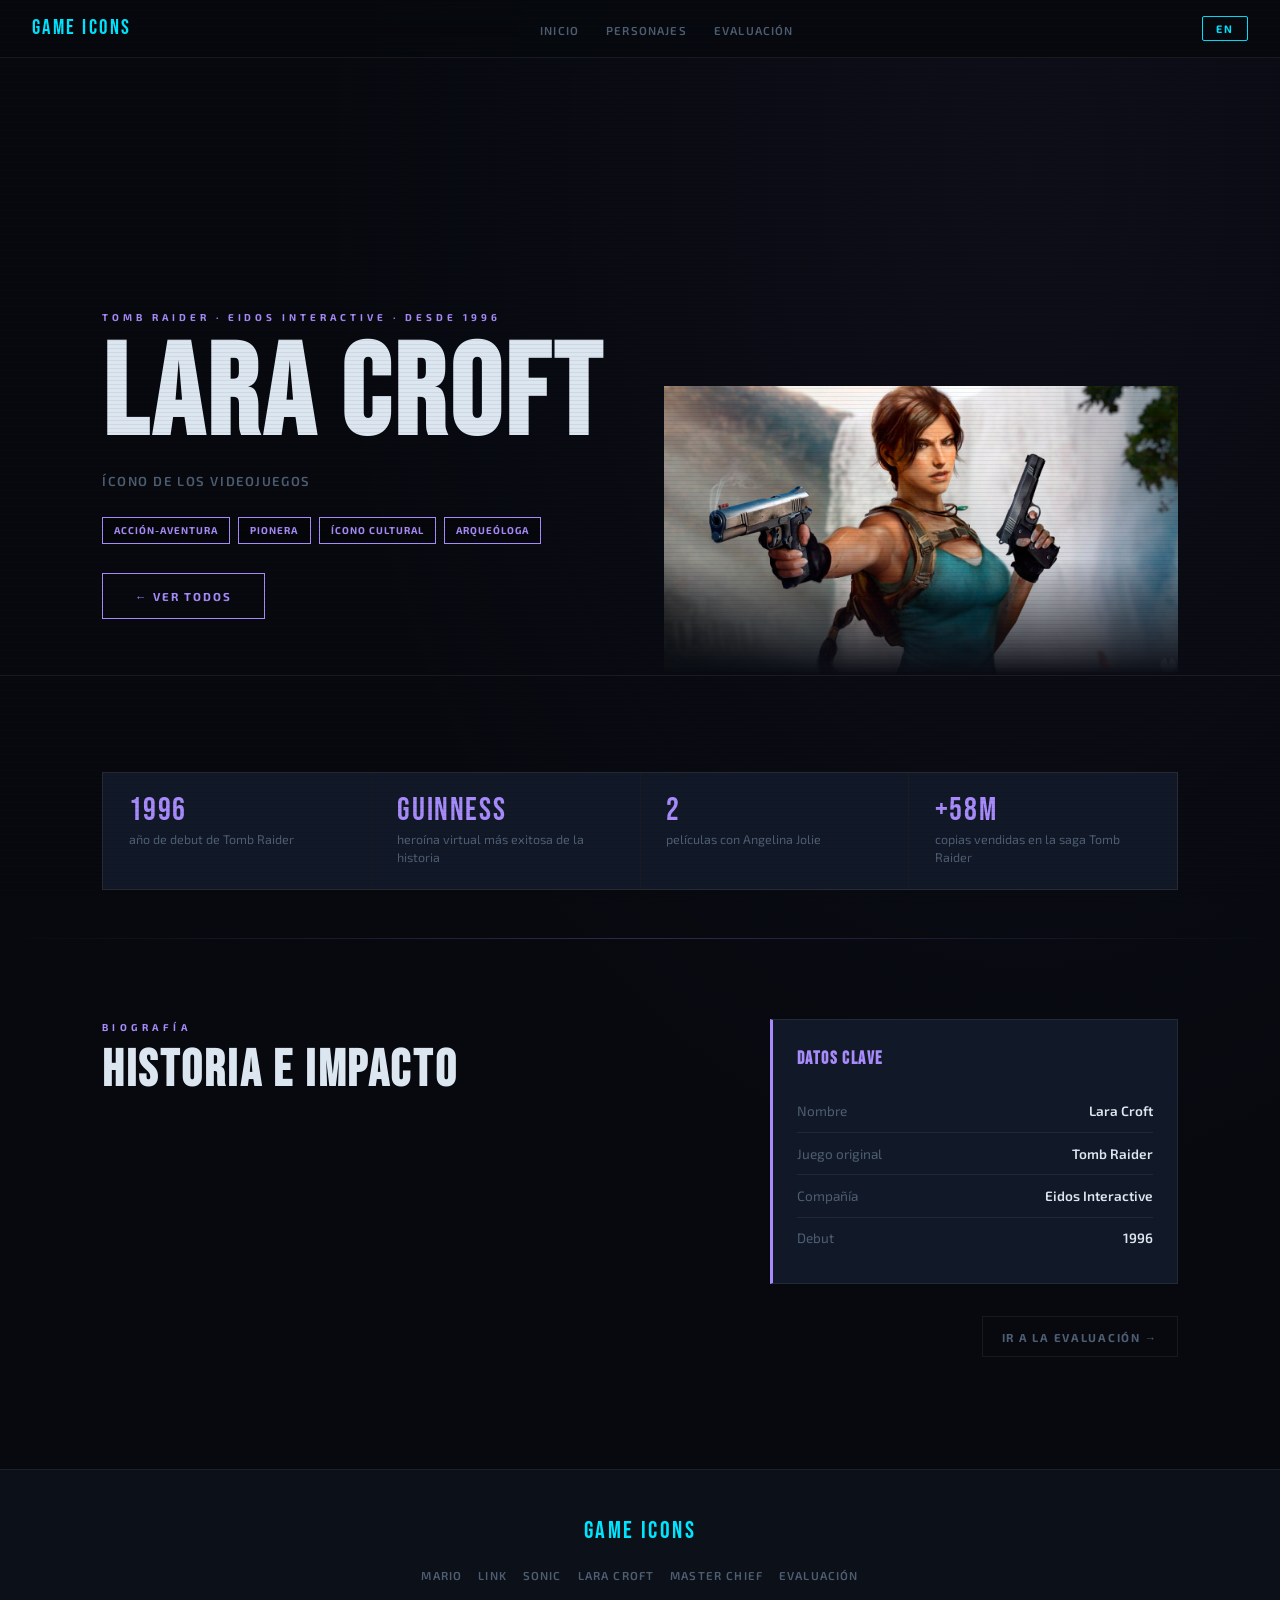
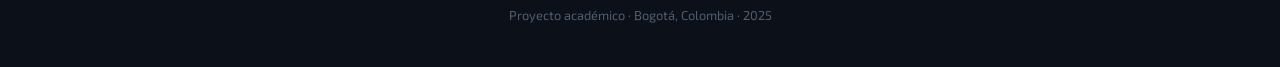
==== lara.html @ 9f88ae1f "Add files via upload" ====
<!DOCTYPE html>
<html lang="es">
<head>
  <meta charset="UTF-8"/>
  <meta name="viewport" content="width=device-width, initial-scale=1.0"/>
  <title>Lara Croft — Íconos de los Videojuegos</title>
  <link rel="stylesheet" href="style.css"/>
  <style>
    :root { --char-color: #a78bfa; --char-color2: #ec4899; }

    /* HERO */
    .char-hero {
      min-height: 75vh;
      display: grid;
      grid-template-columns: 1fr 1fr;
      align-items: end;
      padding: 7rem 2rem 0;
      max-width: 1140px;
      margin: 0 auto;
      gap: 3rem;
      position: relative;
    }
    @media(max-width:768px){ .char-hero { grid-template-columns:1fr; align-items:start; padding-top:5.5rem; } }

    .char-hero-text { padding-bottom: 3rem; }
    .char-hero-text .eyebrow {
      font-size: 0.62rem; font-weight:700; letter-spacing:0.4em;
      text-transform:uppercase; color: var(--char-color);
      margin-bottom: 0.75rem;
    }
    .char-hero-text h1 {
      font-family: 'Bebas Neue', sans-serif;
      font-size: clamp(4rem, 10vw, 8rem);
      letter-spacing: 0.03em; line-height: 0.9;
      margin-bottom: 1rem;
      animation: fadeup 0.9s ease both;
    }
    .char-hero-text .subtitle {
      font-size: 0.82rem; font-weight:600; letter-spacing:0.12em;
      text-transform:uppercase; color: var(--muted);
      margin-bottom: 1.5rem;
    }
    .char-tags { display:flex; flex-wrap:wrap; gap:0.5rem; margin-bottom:1.8rem; }
    .char-tag {
      font-size: 0.62rem; font-weight:700; letter-spacing:0.1em;
      text-transform:uppercase; padding: 0.25rem 0.7rem;
      border: 1px solid var(--char-color);
      color: var(--char-color);
      background: rgba(0,0,0,0.3);
    }
    .char-hero-img {
      align-self: end;
      position: relative;
    }
    .char-hero-img img {
      width: 100%;
      max-height: 60vh;
      object-fit: cover;
      object-position: top;
      display: block;
      mask-image: linear-gradient(to bottom, black 60%, transparent 100%);
      -webkit-mask-image: linear-gradient(to bottom, black 60%, transparent 100%);
    }
    @media(max-width:768px){ .char-hero-img { max-height:300px; } }

    /* GLOW bg */
    body { background: radial-gradient(ellipse at 80% 10%, #a78bfa0a 0%, transparent 50%), var(--bg); }

    /* FACTS ROW */
    .facts-row {
      display: grid;
      grid-template-columns: repeat(auto-fit, minmax(160px, 1fr));
      gap: 1px;
      background: var(--border);
      border: 1px solid var(--border);
      margin-top: 3rem;
    }
    .fact-box {
      background: var(--card);
      padding: 1.4rem 1.6rem;
    }
    .fact-num {
      font-family: 'Bebas Neue', sans-serif;
      font-size: 2rem; letter-spacing:0.05em;
      color: var(--char-color); line-height:1;
    }
    .fact-label { font-size:0.78rem; color:var(--muted); margin-top:0.25rem; line-height:1.4; }

    /* BIO SECTION */
    .bio-grid {
      display: grid;
      grid-template-columns: 3fr 2fr;
      gap: 3.5rem;
      align-items: start;
    }
    @media(max-width:768px){ .bio-grid { grid-template-columns:1fr; } }
    .bio-text p + p { margin-top: 1rem; }

    .side-card {
      background: var(--card);
      border: 1px solid var(--border);
      border-left: 3px solid var(--char-color);
      padding: 1.5rem;
      position: sticky; top: 80px;
    }
    .side-card h3 {
      font-family: 'Bebas Neue', sans-serif;
      font-size: 1.1rem; letter-spacing:0.08em;
      color: var(--char-color); margin-bottom: 1rem;
    }
    .side-row {
      display:flex; justify-content:space-between;
      padding: 0.55rem 0;
      border-bottom: 1px solid var(--border);
      font-size: 0.85rem;
    }
    .side-row:last-child { border-bottom: none; }
    .side-row span:first-child { color: var(--muted); }
    .side-row span:last-child { font-weight:600; text-align:right; }

    /* NAV BETWEEN CHARS */
    .char-nav {
      display: flex;
      justify-content: space-between;
      gap: 1rem;
      padding: 2rem 0;
    }
    .char-nav a {
      font-size: 0.72rem; font-weight:700; letter-spacing:0.15em;
      text-transform:uppercase; color: var(--muted);
      text-decoration:none; padding:0.6rem 1.2rem;
      border: 1px solid var(--border);
      transition: all 0.25s;
    }
    .char-nav a:hover { color: var(--char-color); border-color: var(--char-color); }
  </style>
</head>
<body>

<nav>
  <a class="nav-logo" href="index.html">GAME ICONS</a>
  <ul class="nav-links">
    <li><a href="index.html" data-es="Inicio" data-en="Home">Inicio</a></li>
    <li><a href="index.html#personajes" data-es="Personajes" data-en="Characters">Personajes</a></li>
    <li><a href="quiz.html" data-es="Evaluación" data-en="Quiz">Evaluación</a></li>
  </ul>
  <div class="nav-right"><button id="lang-btn">EN</button></div>
</nav>

<!-- HERO -->
<div style="position:relative; overflow:hidden; border-bottom: 1px solid var(--border);">
  <div class="char-hero">
    <div class="char-hero-text">
      <div class="eyebrow" data-es="Tomb Raider · Eidos Interactive · Desde 1996" data-en="Tomb Raider · Eidos Interactive · Since 1996">Tomb Raider · Eidos Interactive · Desde 1996</div>
      <h1>Lara Croft</h1>
      <div class="subtitle" data-es="Ícono de los Videojuegos" data-en="Video Game Icon">Ícono de los Videojuegos</div>
      <div class="char-tags">
        <span class="char-tag" data-es="ACCIÓN-AVENTURA" data-en="ACTION-ADVENTURE">ACCIÓN-AVENTURA</span><span class="char-tag" data-es="PIONERA" data-en="PIONEER">PIONERA</span><span class="char-tag" data-es="ÍCONO CULTURAL" data-en="CULTURAL ICON">ÍCONO CULTURAL</span><span class="char-tag" data-es="ARQUEÓLOGA" data-en="ARCHAEOLOGIST">ARQUEÓLOGA</span>
      </div>
      <a href="index.html#personajes" class="btn" data-es="← VER TODOS" data-en="← SEE ALL">← VER TODOS</a>
    </div>
    <div class="char-hero-img">
      <img src="lara.jpg" alt="Lara Croft"/>
    </div>
  </div>
</div>

<!-- FACTS -->
<div class="wrap" style="padding-top:3rem; padding-bottom:0;">
  <div class="facts-row reveal">
    <div class="fact-box"><div class="fact-num">1996</div><div class="fact-label" data-es="año de debut de Tomb Raider" data-en="Tomb Raider debut year">año de debut de Tomb Raider</div></div>
<div class="fact-box"><div class="fact-num">Guinness</div><div class="fact-label" data-es="heroína virtual más exitosa de la historia" data-en="most successful virtual heroine in history">heroína virtual más exitosa de la historia</div></div>
<div class="fact-box"><div class="fact-num">2</div><div class="fact-label" data-es="películas con Angelina Jolie" data-en="movies with Angelina Jolie">películas con Angelina Jolie</div></div>
<div class="fact-box"><div class="fact-num">+58M</div><div class="fact-label" data-es="copias vendidas en la saga Tomb Raider" data-en="copies sold in the Tomb Raider saga">copias vendidas en la saga Tomb Raider</div></div>

  </div>
</div>

<div class="divider" style="margin-top:3rem;"></div>

<!-- BIO -->
<section class="wrap">
  <div class="bio-grid">
    <div class="bio-text reveal">
      <div class="label" data-es="Biografía" data-en="Biography">Biografía</div>
      <h2 class="section-title" data-es="Historia e impacto" data-en="History & impact">Historia e impacto</h2>
      <div data-es="<p class="body-text">Lara Croft es mucho más que un personaje de videojuego: es un ícono cultural que transformó la industria al demostrar que una protagonista femenina podía ser tan poderosa e inspiradora como cualquier héroe masculino. Creada por el equipo de Core Design y lanzada en 1996, Lara es una arqueóloga británica de familia noble que abandona sus privilegios para explorar tumbas antiguas y enfrentarse a peligros en los rincones más remotos del mundo.</p>
<p class="body-text">Su primer juego revolucionó la acción en tercera persona y la narrativa cinematográfica en los videojuegos, estableciendo un estándar que influyó en toda la industria. Lara Croft se convirtió en el primer personaje de videojuego en aparecer en la portada de revistas de moda internacionales.</p>
<p class="body-text">Fue incluida en el Libro Guinness de los Récords como la heroína virtual más exitosa de la historia. Dos películas protagonizadas por Angelina Jolie y una trilogía reimaginada en el siglo XXI con Alicia Vikander reafirman su vigencia como ícono atemporal del entretenimiento global.</p>" data-en="<p class="body-text">Lara Croft is much more than a video game character: she is a cultural icon who transformed the industry by proving that a female protagonist could be as powerful and inspiring as any male hero. Created by the Core Design team and released in 1996, Lara is a British archaeologist from a noble family who abandons her privileges to explore ancient tombs and face dangers in the most remote corners of the world.</p>
<p class="body-text">Her first game revolutionized third-person action and cinematic storytelling in video games, setting a standard that influenced the entire industry. Lara Croft became the first video game character to appear on the cover of international fashion magazines.</p>
<p class="body-text">She was included in the Guinness Book of World Records as the most successful virtual heroine in history. Two films starring Angelina Jolie and a reimagined trilogy with Alicia Vikander reaffirm her status as a timeless icon of global entertainment.</p>">
        <p class="body-text">Lara Croft es mucho más que un personaje de videojuego: es un ícono cultural que transformó la industria al demostrar que una protagonista femenina podía ser tan poderosa e inspiradora como cualquier héroe masculino. Creada por el equipo de Core Design y lanzada en 1996, Lara es una arqueóloga británica de familia noble que abandona sus privilegios para explorar tumbas antiguas y enfrentarse a peligros en los rincones más remotos del mundo.</p>
<p class="body-text">Su primer juego revolucionó la acción en tercera persona y la narrativa cinematográfica en los videojuegos, estableciendo un estándar que influyó en toda la industria. Lara Croft se convirtió en el primer personaje de videojuego en aparecer en la portada de revistas de moda internacionales.</p>
<p class="body-text">Fue incluida en el Libro Guinness de los Récords como la heroína virtual más exitosa de la historia. Dos películas protagonizadas por Angelina Jolie y una trilogía reimaginada en el siglo XXI con Alicia Vikander reafirman su vigencia como ícono atemporal del entretenimiento global.</p>
      </div>
    </div>
    <div class="reveal">
      <div class="side-card">
        <h3 data-es="Datos clave" data-en="Key facts">Datos clave</h3>
        <div class="side-row"><span data-es="Nombre" data-en="Name">Nombre</span><span>Lara Croft</span></div>
        <div class="side-row"><span data-es="Juego original" data-en="Original game">Juego original</span><span>Tomb Raider</span></div>
        <div class="side-row"><span data-es="Compañía" data-en="Company">Compañía</span><span>Eidos Interactive</span></div>
        <div class="side-row"><span data-es="Debut" data-en="Debut">Debut</span><span>1996</span></div>
      </div>
    </div>
  </div>

  <!-- NAV BETWEEN CHARS -->
  <div class="char-nav">
    <div></div>
    <a href="quiz.html" data-es="IR A LA EVALUACIÓN →" data-en="GO TO QUIZ →">IR A LA EVALUACIÓN →</a>
  </div>
</section>

<footer>
  <div class="footer-logo">GAME ICONS</div>
  <ul class="footer-nav">
    <li><a href="mario.html">Mario</a></li>
    <li><a href="link.html">Link</a></li>
    <li><a href="sonic.html">Sonic</a></li>
    <li><a href="lara.html">Lara Croft</a></li>
    <li><a href="master.html">Master Chief</a></li>
    <li><a href="quiz.html" data-es="Evaluación" data-en="Quiz">Evaluación</a></li>
  </ul>
  <p data-es="Proyecto académico · Bogotá, Colombia · 2025" data-en="Academic project · Bogotá, Colombia · 2025">Proyecto académico · Bogotá, Colombia · 2025</p>
</footer>

<script src="lang.js"></script>
<script>
  const obs = new IntersectionObserver(e => e.forEach(x=>{if(x.isIntersecting){x.target.classList.add('in');obs.unobserve(x.target);}})  ,{threshold:0.08});
  document.querySelectorAll('.reveal').forEach(el => obs.observe(el));
</script>
</body>
</html>
---- style.css ----
/* ═══════════════════════════════════════════
   ÍCONOS DE LOS VIDEOJUEGOS — shared styles
   ═══════════════════════════════════════════ */

@import url('https://fonts.googleapis.com/css2?family=Bebas+Neue&family=Exo+2:wght@300;400;600;700&display=swap');

:root {
  --bg:      #07090f;
  --surface: #0c1018;
  --card:    #111827;
  --border:  rgba(255,255,255,0.07);
  --accent:  #00e5ff;
  --accent2: #ff3d6b;
  --text:    #dce6f0;
  --muted:   #4e5e72;

  /* per-character accent overrides (set on <body> via class) */
  --char-color: #00e5ff;
  --char-color2: #ff3d6b;
}

/* RESET */
*, *::before, *::after { box-sizing: border-box; margin: 0; padding: 0; }
html { scroll-behavior: smooth; }
body {
  background: var(--bg);
  color: var(--text);
  font-family: 'Exo 2', sans-serif;
  font-size: 1rem;
  line-height: 1.75;
  overflow-x: hidden;
}

/* scanlines */
body::after {
  content: '';
  position: fixed; inset: 0;
  background: repeating-linear-gradient(0deg, transparent, transparent 3px, rgba(0,0,0,0.06) 3px, rgba(0,0,0,0.06) 4px);
  pointer-events: none;
  z-index: 9999;
}

/* ── NAV ── */
nav {
  position: fixed; top: 0; left: 0; right: 0;
  z-index: 800;
  height: 58px;
  background: rgba(7,9,15,0.9);
  backdrop-filter: blur(16px);
  border-bottom: 1px solid var(--border);
  display: flex;
  align-items: center;
  justify-content: space-between;
  padding: 0 2rem;
}
.nav-logo {
  font-family: 'Bebas Neue', sans-serif;
  font-size: 1.3rem;
  letter-spacing: 0.12em;
  color: var(--accent);
  text-decoration: none;
  transition: opacity 0.2s;
}
.nav-logo:hover { opacity: 0.75; }
.nav-links {
  display: flex; gap: 0.2rem;
  list-style: none;
}
.nav-links a {
  font-family: 'Exo 2', sans-serif;
  font-size: 0.72rem;
  font-weight: 600;
  letter-spacing: 0.1em;
  text-transform: uppercase;
  color: var(--muted);
  text-decoration: none;
  padding: 0.35rem 0.75rem;
  border-radius: 2px;
  transition: color 0.25s, background 0.25s;
}
.nav-links a:hover,
.nav-links a.active { color: var(--accent); background: rgba(0,229,255,0.07); }
.nav-right { display: flex; align-items: center; gap: 0.75rem; }
#lang-btn {
  font-family: 'Exo 2', sans-serif;
  font-size: 0.68rem;
  font-weight: 700;
  letter-spacing: 0.15em;
  padding: 0.3rem 0.85rem;
  background: transparent;
  border: 1px solid var(--accent);
  color: var(--accent);
  cursor: pointer;
  border-radius: 2px;
  transition: all 0.25s;
}
#lang-btn:hover { background: var(--accent); color: var(--bg); }
@media(max-width:680px){ .nav-links { display:none; } }

/* ── DIVIDER ── */
.divider {
  height: 1px;
  background: linear-gradient(90deg, transparent, var(--char-color), transparent);
  opacity: 0.25;
  margin: 0;
}

/* ── LAYOUT ── */
.wrap { max-width: 1140px; margin: 0 auto; padding: 5rem 2rem; }
.wrap-sm { max-width: 820px; margin: 0 auto; padding: 4rem 2rem; }

/* ── LABELS & TITLES ── */
.label {
  font-family: 'Exo 2', sans-serif;
  font-size: 0.62rem;
  font-weight: 700;
  letter-spacing: 0.45em;
  text-transform: uppercase;
  color: var(--char-color);
  margin-bottom: 0.5rem;
}
h2.section-title {
  font-family: 'Bebas Neue', sans-serif;
  font-size: clamp(2rem, 5vw, 3.2rem);
  letter-spacing: 0.05em;
  line-height: 1.05;
  margin-bottom: 1.2rem;
}
.body-text {
  color: #7d90a8;
  line-height: 1.85;
  font-size: 1rem;
}

/* ── BUTTONS ── */
.btn {
  display: inline-block;
  font-family: 'Exo 2', sans-serif;
  font-size: 0.72rem;
  font-weight: 700;
  letter-spacing: 0.18em;
  text-transform: uppercase;
  padding: 0.75rem 2rem;
  text-decoration: none;
  border: 1px solid var(--char-color);
  color: var(--char-color);
  background: transparent;
  cursor: pointer;
  transition: all 0.3s;
  position: relative;
  overflow: hidden;
}
.btn::before {
  content: '';
  position: absolute; inset: 0;
  background: var(--char-color);
  transform: translateX(-101%);
  transition: transform 0.3s;
  z-index: -1;
}
.btn:hover { color: var(--bg); }
.btn:hover::before { transform: translateX(0); }

/* ── FOOTER ── */
footer {
  background: var(--surface);
  border-top: 1px solid var(--border);
  padding: 2.5rem 2rem;
  text-align: center;
}
.footer-logo {
  font-family: 'Bebas Neue', sans-serif;
  font-size: 1.5rem;
  letter-spacing: 0.1em;
  color: var(--accent);
  margin-bottom: 0.5rem;
}
footer p { font-size: 0.8rem; color: var(--muted); }
.footer-nav {
  display: flex; gap: 1rem; justify-content: center;
  list-style: none; margin-bottom: 1rem; flex-wrap: wrap;
}
.footer-nav a {
  font-size: 0.72rem; font-weight: 600;
  letter-spacing: 0.1em; text-transform: uppercase;
  color: var(--muted); text-decoration: none;
  transition: color 0.2s;
}
.footer-nav a:hover { color: var(--accent); }

/* ── SCROLL REVEAL ── */
.reveal {
  opacity: 0;
  transform: translateY(26px);
  transition: opacity 0.7s ease, transform 0.7s ease;
}
.reveal.in { opacity: 1; transform: translateY(0); }

/* ── CHAR CARD (used on index) ── */
.char-cards {
  display: grid;
  grid-template-columns: repeat(auto-fit, minmax(200px, 1fr));
  gap: 1.5rem;
  margin-top: 3rem;
}
.char-card {
  background: var(--card);
  border: 1px solid var(--border);
  overflow: hidden;
  text-decoration: none;
  color: var(--text);
  display: block;
  transition: transform 0.35s, border-color 0.35s, box-shadow 0.35s;
  position: relative;
}
.char-card:hover {
  transform: translateY(-6px);
  box-shadow: 0 20px 40px rgba(0,0,0,0.4);
}
.char-card .card-img {
  width: 100%; height: 220px;
  overflow: hidden;
  position: relative;
}
.char-card .card-img img {
  width: 100%; height: 100%;
  object-fit: cover;
  object-position: top;
  transition: transform 0.5s ease;
  display: block;
}
.char-card:hover .card-img img { transform: scale(1.08); }
.char-card .card-stripe {
  height: 3px;
}
.char-card .card-body { padding: 1.1rem 1.2rem 1.4rem; }
.char-card .card-name {
  font-family: 'Bebas Neue', sans-serif;
  font-size: 1.5rem;
  letter-spacing: 0.06em;
  margin-bottom: 0.2rem;
}
.char-card .card-game {
  font-size: 0.72rem;
  color: var(--muted);
  letter-spacing: 0.05em;
  margin-bottom: 0.8rem;
}
.char-card .card-arrow {
  font-size: 0.68rem;
  font-weight: 700;
  letter-spacing: 0.15em;
  text-transform: uppercase;
  display: flex; align-items: center; gap: 0.4rem;
}
.char-card .card-arrow::after {
  content: '→';
  transition: transform 0.25s;
}
.char-card:hover .card-arrow::after { transform: translateX(4px); }
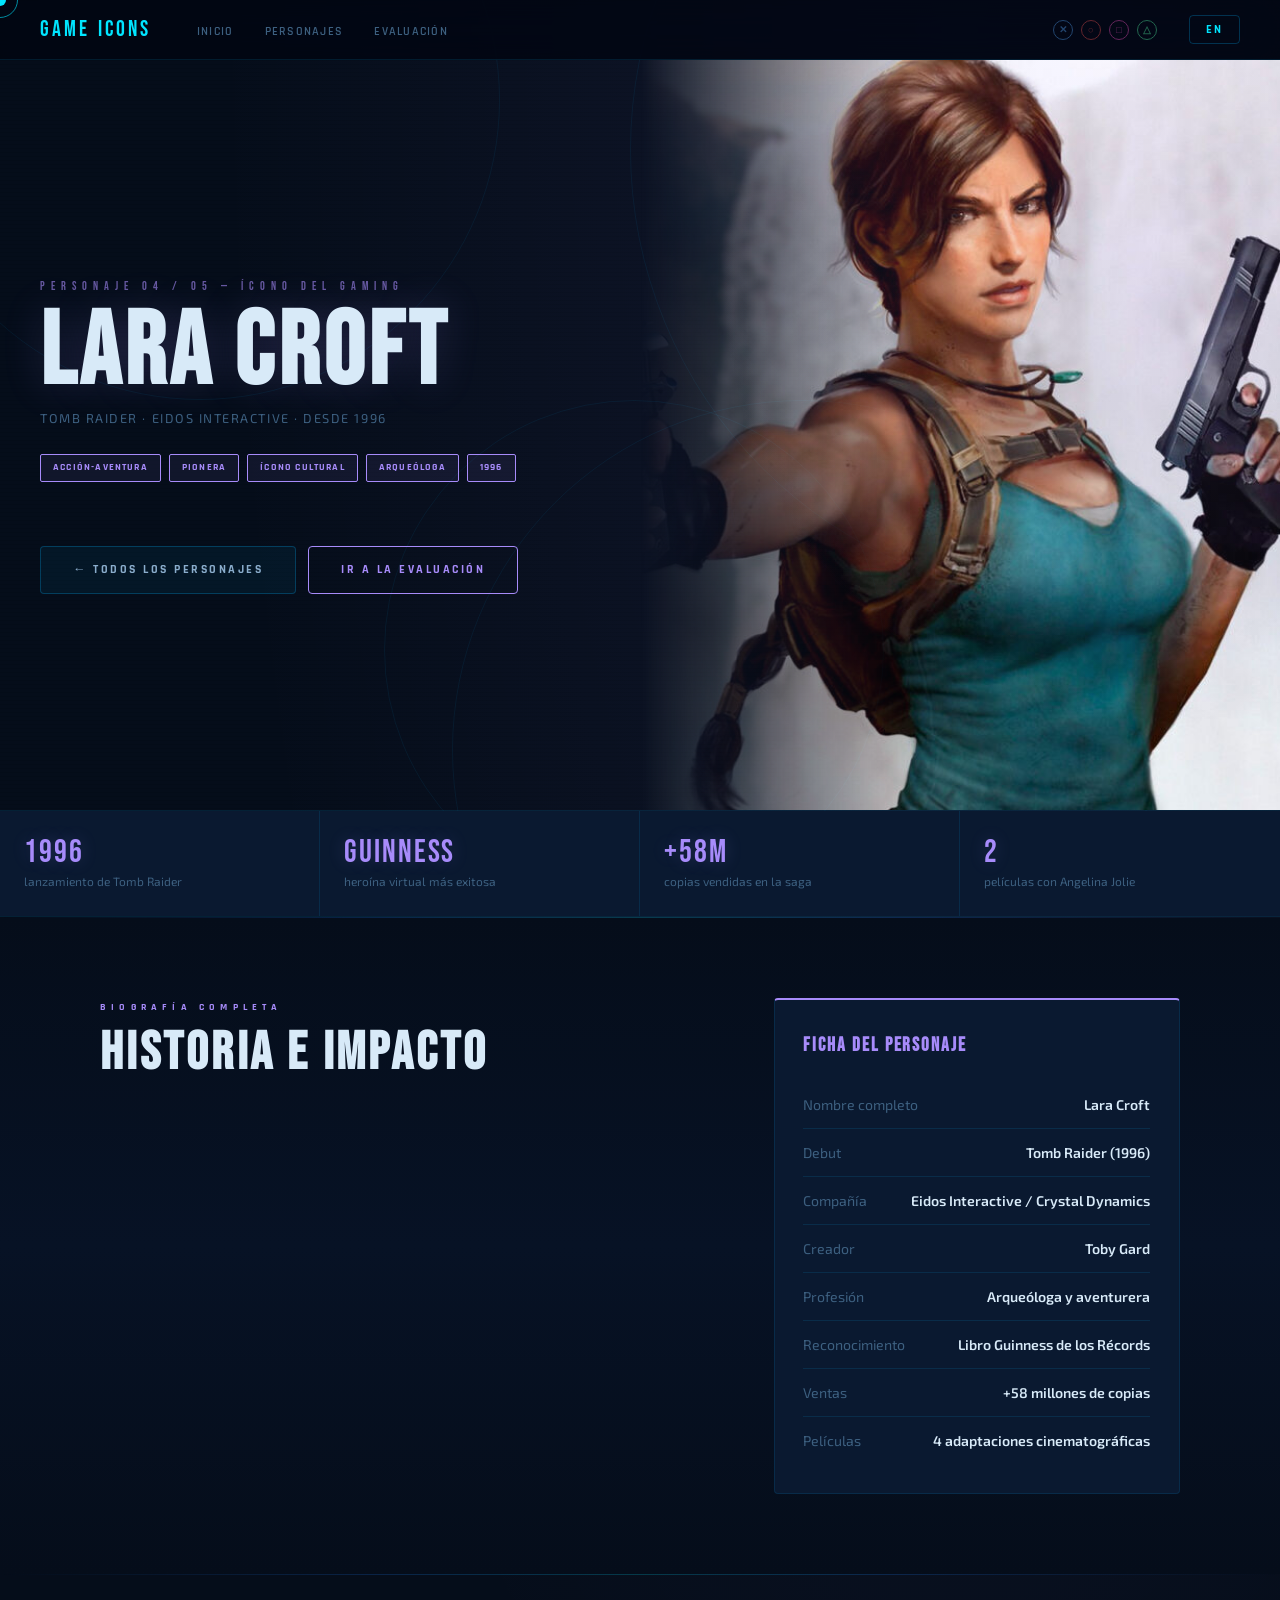
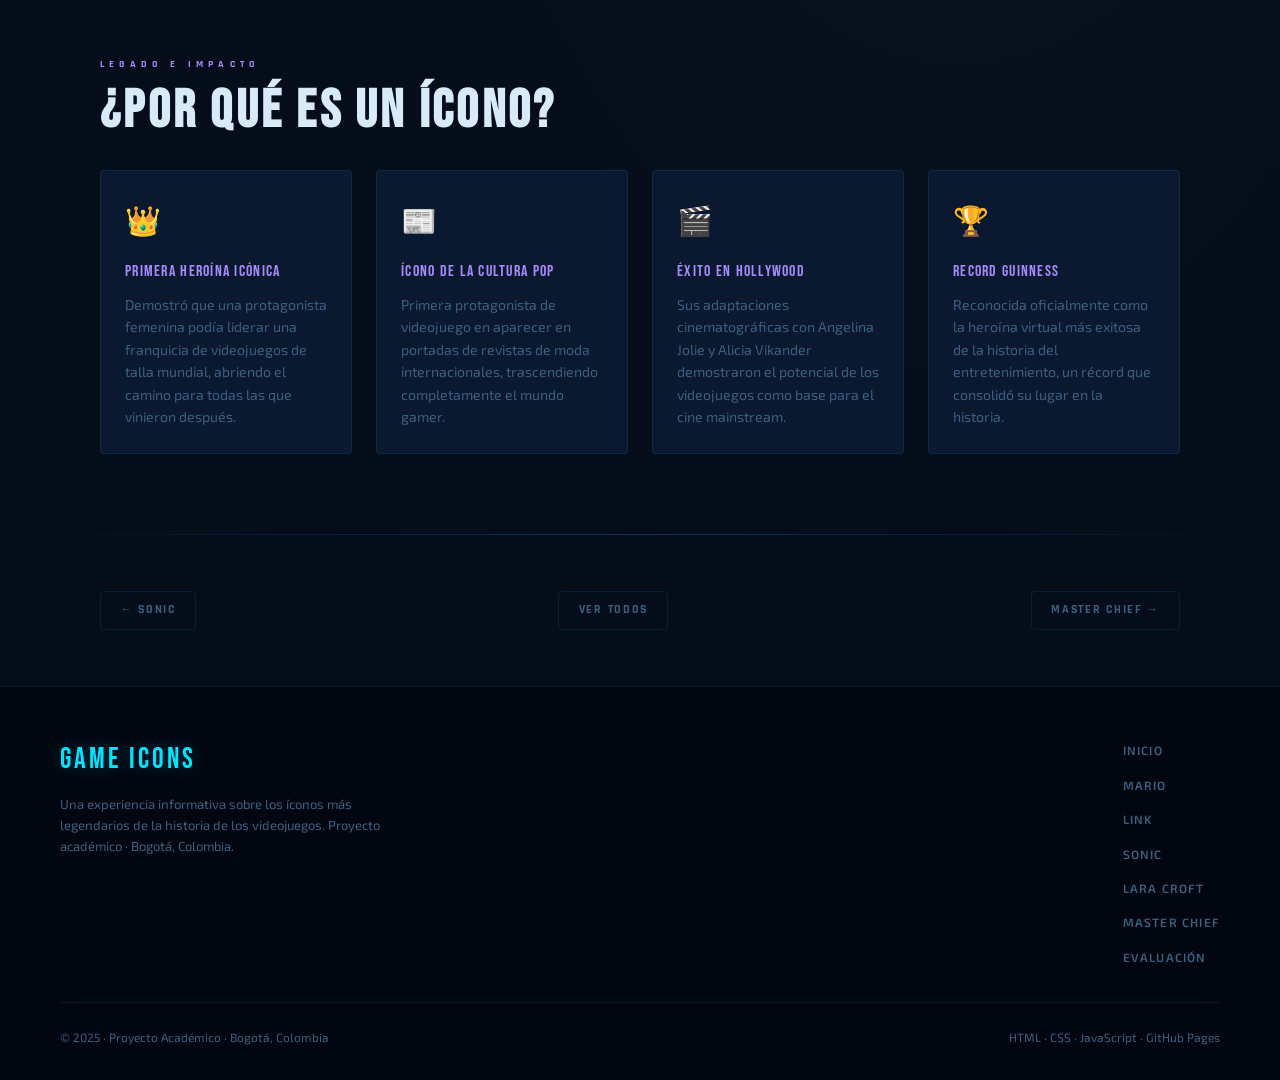
==== commit f2918692: "Add files via upload" ====
--- a/lara.html
+++ b/lara.html
@@ -6,229 +6,325 @@
   <title>Lara Croft — Íconos de los Videojuegos</title>
   <link rel="stylesheet" href="style.css"/>
   <style>
-    :root { --char-color: #a78bfa; --char-color2: #ec4899; }
-
-    /* HERO */
+    :root { --char-color:#a78bfa; --char-color2:#ec4899; --char-glow:rgba(167,139,250,0.2); }
+    body { background: radial-gradient(ellipse at 75% 0%, rgba(167,139,250,0.08) 0%, transparent 55%), var(--bg); }
+
     .char-hero {
-      min-height: 75vh;
+      min-height: 90vh;
       display: grid;
       grid-template-columns: 1fr 1fr;
-      align-items: end;
-      padding: 7rem 2rem 0;
-      max-width: 1140px;
-      margin: 0 auto;
-      gap: 3rem;
+      gap: 0;
+      padding-top: var(--nav-h);
       position: relative;
-    }
-    @media(max-width:768px){ .char-hero { grid-template-columns:1fr; align-items:start; padding-top:5.5rem; } }
-
-    .char-hero-text { padding-bottom: 3rem; }
-    .char-hero-text .eyebrow {
-      font-size: 0.62rem; font-weight:700; letter-spacing:0.4em;
-      text-transform:uppercase; color: var(--char-color);
+      overflow: hidden;
+    }
+    @media(max-width:768px){ .char-hero { grid-template-columns:1fr; min-height:auto; } }
+
+    .char-hero-left {
+      display: flex; flex-direction: column; justify-content: center;
+      padding: 4rem 3rem 4rem 2.5rem;
+      position: relative; z-index: 2;
+    }
+    @media(max-width:768px){ .char-hero-left { padding: 2.5rem 1.5rem; order:2; } }
+
+    .char-hero-right {
+      position: relative; overflow: hidden;
+    }
+    .char-hero-right img {
+      width: 100%; height: 100%;
+      object-fit: cover; object-position: top center;
+      display: block;
+      mask-image: linear-gradient(to left, black 50%, transparent 100%);
+      -webkit-mask-image: linear-gradient(to left, black 50%, transparent 100%);
+    }
+    @media(max-width:768px){
+      .char-hero-right { height: 320px; order:1; }
+      .char-hero-right img { mask-image: linear-gradient(to bottom, black 60%, transparent 100%); -webkit-mask-image: linear-gradient(to bottom, black 60%, transparent 100%); }
+    }
+    .char-hero-right::after {
+      content: '';
+      position: absolute; inset: 0;
+      background: radial-gradient(ellipse at 80% 30%, rgba(167,139,250,0.15) 0%, transparent 60%);
+    }
+
+    .char-number {
+      font-family: 'Bebas Neue', sans-serif;
+      font-size: 0.75rem; letter-spacing: 0.5em;
+      color: var(--char-color); opacity: 0.6;
       margin-bottom: 0.75rem;
     }
-    .char-hero-text h1 {
-      font-family: 'Bebas Neue', sans-serif;
-      font-size: clamp(4rem, 10vw, 8rem);
-      letter-spacing: 0.03em; line-height: 0.9;
-      margin-bottom: 1rem;
-      animation: fadeup 0.9s ease both;
-    }
-    .char-hero-text .subtitle {
-      font-size: 0.82rem; font-weight:600; letter-spacing:0.12em;
-      text-transform:uppercase; color: var(--muted);
-      margin-bottom: 1.5rem;
-    }
-    .char-tags { display:flex; flex-wrap:wrap; gap:0.5rem; margin-bottom:1.8rem; }
-    .char-tag {
-      font-size: 0.62rem; font-weight:700; letter-spacing:0.1em;
-      text-transform:uppercase; padding: 0.25rem 0.7rem;
+    .char-name-display {
+      font-family: 'Bebas Neue', sans-serif;
+      font-size: clamp(3.5rem, 8vw, 7rem);
+      letter-spacing: 0.04em; line-height: 0.88;
+      color: var(--text);
+      text-shadow: 0 0 40px var(--char-glow);
+      margin-bottom: 0.5rem;
+      animation: fadeUp 0.9s ease both;
+    }
+    @keyframes fadeUp { from{opacity:0;transform:translateY(20px)} to{opacity:1;transform:translateY(0)} }
+    .char-franchise {
+      font-family: 'Exo 2', sans-serif;
+      font-size: 0.8rem; font-weight: 400;
+      letter-spacing: 0.12em; text-transform: uppercase;
+      color: var(--text-muted); margin-bottom: 1.5rem;
+    }
+    .char-tags-row { display:flex; flex-wrap:wrap; gap:0.5rem; margin-bottom: 2rem; }
+    .ctag {
+      font-family: 'Rajdhani', sans-serif;
+      font-size: 0.62rem; font-weight: 700;
+      letter-spacing: 0.12em; text-transform: uppercase;
+      padding: 0.28rem 0.75rem;
       border: 1px solid var(--char-color);
       color: var(--char-color);
-      background: rgba(0,0,0,0.3);
-    }
-    .char-hero-img {
-      align-self: end;
-      position: relative;
-    }
-    .char-hero-img img {
-      width: 100%;
-      max-height: 60vh;
-      object-fit: cover;
-      object-position: top;
-      display: block;
-      mask-image: linear-gradient(to bottom, black 60%, transparent 100%);
-      -webkit-mask-image: linear-gradient(to bottom, black 60%, transparent 100%);
-    }
-    @media(max-width:768px){ .char-hero-img { max-height:300px; } }
-
-    /* GLOW bg */
-    body { background: radial-gradient(ellipse at 80% 10%, #a78bfa0a 0%, transparent 50%), var(--bg); }
-
-    /* FACTS ROW */
-    .facts-row {
+      background: rgba(167,139,250,0.08);
+      border-radius: 2px;
+    }
+    .char-tagline {
+      font-size: 1.05rem; font-weight: 300;
+      color: var(--text-mid); line-height: 1.7;
+      margin-bottom: 2rem; font-style: italic;
+      border-left: 2px solid var(--char-color);
+      padding-left: 1rem;
+    }
+    .hero-nav-btns { display:flex; gap:0.75rem; flex-wrap:wrap; }
+
+    /* FACTS BAR */
+    .facts-bar {
       display: grid;
-      grid-template-columns: repeat(auto-fit, minmax(160px, 1fr));
-      gap: 1px;
-      background: var(--border);
-      border: 1px solid var(--border);
-      margin-top: 3rem;
-    }
-    .fact-box {
-      background: var(--card);
-      padding: 1.4rem 1.6rem;
-    }
+      grid-template-columns: repeat(4, 1fr);
+      border-top: 1px solid var(--border);
+      border-bottom: 1px solid var(--border);
+      position: relative; z-index: 2;
+    }
+    @media(max-width:600px){ .facts-bar { grid-template-columns: 1fr 1fr; } }
+    .fact-cell {
+      padding: 1.6rem 1.5rem;
+      border-right: 1px solid var(--border);
+      background: var(--bg-card);
+      transition: background var(--transition);
+    }
+    .fact-cell:last-child { border-right: none; }
+    .fact-cell:hover { background: var(--bg-hover); }
     .fact-num {
       font-family: 'Bebas Neue', sans-serif;
-      font-size: 2rem; letter-spacing:0.05em;
-      color: var(--char-color); line-height:1;
-    }
-    .fact-label { font-size:0.78rem; color:var(--muted); margin-top:0.25rem; line-height:1.4; }
-
-    /* BIO SECTION */
+      font-size: 2rem; letter-spacing: 0.06em;
+      color: var(--char-color);
+      text-shadow: 0 0 18px var(--char-glow);
+      line-height: 1;
+    }
+    .fact-label { font-size: 0.75rem; color: var(--text-muted); margin-top: 0.3rem; line-height: 1.4; }
+
+    /* BIO */
+    .bio-section { background: linear-gradient(180deg, var(--bg) 0%, var(--bg-mid) 50%, var(--bg) 100%); }
     .bio-grid {
       display: grid;
       grid-template-columns: 3fr 2fr;
-      gap: 3.5rem;
-      align-items: start;
-    }
-    @media(max-width:768px){ .bio-grid { grid-template-columns:1fr; } }
-    .bio-text p + p { margin-top: 1rem; }
-
-    .side-card {
-      background: var(--card);
+      gap: 4rem; align-items: start;
+    }
+    @media(max-width:900px){ .bio-grid { grid-template-columns:1fr; gap:2.5rem; } }
+    .bio-body p + p { margin-top: 1.1rem; }
+
+    .info-card {
+      background: var(--bg-card);
       border: 1px solid var(--border);
-      border-left: 3px solid var(--char-color);
+      border-top: 2px solid var(--char-color);
+      padding: 1.8rem;
+      border-radius: var(--radius);
+      position: sticky; top: calc(var(--nav-h) + 1rem);
+    }
+    .info-card h3 {
+      font-family: 'Bebas Neue', sans-serif;
+      font-size: 1.2rem; letter-spacing: 0.1em;
+      color: var(--char-color); margin-bottom: 1.2rem;
+    }
+    .info-row {
+      display: flex; justify-content: space-between; align-items: start;
+      padding: 0.7rem 0; border-bottom: 1px solid var(--border);
+      gap: 1rem; font-size: 0.88rem;
+    }
+    .info-row:last-child { border-bottom: none; }
+    .info-row .ik { color: var(--text-muted); font-weight: 400; flex-shrink: 0; }
+    .info-row .iv { color: var(--text); font-weight: 600; text-align: right; }
+
+    /* IMPACT */
+    .impact-grid {
+      display: grid;
+      grid-template-columns: repeat(auto-fit, minmax(240px, 1fr));
+      gap: 1.5rem; margin-top: 2rem;
+    }
+    .impact-card {
+      background: var(--bg-card);
+      border: 1px solid var(--border);
+      border-radius: var(--radius);
       padding: 1.5rem;
-      position: sticky; top: 80px;
-    }
-    .side-card h3 {
-      font-family: 'Bebas Neue', sans-serif;
-      font-size: 1.1rem; letter-spacing:0.08em;
-      color: var(--char-color); margin-bottom: 1rem;
-    }
-    .side-row {
-      display:flex; justify-content:space-between;
-      padding: 0.55rem 0;
-      border-bottom: 1px solid var(--border);
-      font-size: 0.85rem;
-    }
-    .side-row:last-child { border-bottom: none; }
-    .side-row span:first-child { color: var(--muted); }
-    .side-row span:last-child { font-weight:600; text-align:right; }
-
-    /* NAV BETWEEN CHARS */
-    .char-nav {
-      display: flex;
-      justify-content: space-between;
-      gap: 1rem;
-      padding: 2rem 0;
-    }
-    .char-nav a {
-      font-size: 0.72rem; font-weight:700; letter-spacing:0.15em;
-      text-transform:uppercase; color: var(--muted);
-      text-decoration:none; padding:0.6rem 1.2rem;
-      border: 1px solid var(--border);
-      transition: all 0.25s;
-    }
-    .char-nav a:hover { color: var(--char-color); border-color: var(--char-color); }
+      transition: border-color var(--transition), transform var(--transition);
+    }
+    .impact-card:hover { border-color: var(--char-color); transform: translateY(-3px); }
+    .impact-icon { font-size: 1.8rem; margin-bottom: 0.75rem; }
+    .impact-title {
+      font-family: 'Bebas Neue', sans-serif;
+      font-size: 1rem; letter-spacing: 0.08em;
+      color: var(--char-color); margin-bottom: 0.5rem;
+    }
+    .impact-text { font-size: 0.88rem; color: var(--text-muted); line-height: 1.6; }
+
+    /* CHAR NAV */
+    .char-nav-bar {
+      display: flex; justify-content: space-between; align-items: center;
+      padding: 1.5rem 0; flex-wrap: wrap; gap: 1rem;
+    }
+    .char-nav-bar a {
+      font-family: 'Rajdhani', sans-serif;
+      font-size: 0.72rem; font-weight: 700;
+      letter-spacing: 0.15em; text-transform: uppercase;
+      color: var(--text-muted); padding: 0.55rem 1.2rem;
+      border: 1px solid var(--border); border-radius: var(--radius);
+      transition: all var(--transition);
+    }
+    .char-nav-bar a:hover { color: var(--char-color); border-color: var(--char-color); background: rgba(167,139,250,0.06); }
   </style>
 </head>
 <body>
-
+<div id="ps-bg">
+  <div class="ps-wave"></div><div class="ps-wave"></div>
+  <div class="ps-wave"></div><div class="ps-wave"></div>
+</div>
+<div id="cursor"></div>
+<div id="cursor-ring"></div>
+<button id="back-top" aria-label="Volver arriba">↑</button>
+
+<div id="page-wrap">
 <nav>
   <a class="nav-logo" href="index.html">GAME ICONS</a>
   <ul class="nav-links">
-    <li><a href="index.html" data-es="Inicio" data-en="Home">Inicio</a></li>
+    <li><a href="index.html"          data-es="Inicio"     data-en="Home">Inicio</a></li>
     <li><a href="index.html#personajes" data-es="Personajes" data-en="Characters">Personajes</a></li>
-    <li><a href="quiz.html" data-es="Evaluación" data-en="Quiz">Evaluación</a></li>
+    <li><a href="quiz.html"           data-es="Evaluación" data-en="Quiz">Evaluación</a></li>
   </ul>
-  <div class="nav-right"><button id="lang-btn">EN</button></div>
+  <div class="nav-symbols">
+    <div class="ps-sym ps-sym-x">✕</div><div class="ps-sym ps-sym-o">○</div>
+    <div class="ps-sym ps-sym-sq">□</div><div class="ps-sym ps-sym-tri">△</div>
+  </div>
+  <button id="lang-btn">EN</button>
 </nav>
 
 <!-- HERO -->
-<div style="position:relative; overflow:hidden; border-bottom: 1px solid var(--border);">
-  <div class="char-hero">
-    <div class="char-hero-text">
-      <div class="eyebrow" data-es="Tomb Raider · Eidos Interactive · Desde 1996" data-en="Tomb Raider · Eidos Interactive · Since 1996">Tomb Raider · Eidos Interactive · Desde 1996</div>
-      <h1>Lara Croft</h1>
-      <div class="subtitle" data-es="Ícono de los Videojuegos" data-en="Video Game Icon">Ícono de los Videojuegos</div>
-      <div class="char-tags">
-        <span class="char-tag" data-es="ACCIÓN-AVENTURA" data-en="ACTION-ADVENTURE">ACCIÓN-AVENTURA</span><span class="char-tag" data-es="PIONERA" data-en="PIONEER">PIONERA</span><span class="char-tag" data-es="ÍCONO CULTURAL" data-en="CULTURAL ICON">ÍCONO CULTURAL</span><span class="char-tag" data-es="ARQUEÓLOGA" data-en="ARCHAEOLOGIST">ARQUEÓLOGA</span>
-      </div>
-      <a href="index.html#personajes" class="btn" data-es="← VER TODOS" data-en="← SEE ALL">← VER TODOS</a>
+<section class="char-hero">
+  <div class="char-hero-left">
+    <div class="char-number" data-es="PERSONAJE 04 / 05 — ÍCONO DEL GAMING" data-en="CHARACTER 04 / 05 — GAMING ICON">PERSONAJE 04 / 05 — ÍCONO DEL GAMING</div>
+    <h1 class="char-name-display">Lara Croft</h1>
+    <div class="char-franchise" data-es="Tomb Raider · Eidos Interactive · Desde 1996" data-en="Tomb Raider · Eidos Interactive · Since 1996">Tomb Raider · Eidos Interactive · Desde 1996</div>
+    <div class="char-tags-row"><span class="ctag" data-es="ACCIÓN-AVENTURA" data-en="ACTION-ADVENTURE">ACCIÓN-AVENTURA</span><span class="ctag" data-es="PIONERA" data-en="PIONEER">PIONERA</span><span class="ctag" data-es="ÍCONO CULTURAL" data-en="CULTURAL ICON">ÍCONO CULTURAL</span><span class="ctag" data-es="ARQUEÓLOGA" data-en="ARCHAEOLOGIST">ARQUEÓLOGA</span><span class="ctag" data-es="1996" data-en="1996">1996</span></div>
+    <p class="char-tagline" data-es=""La arqueóloga que cambió para siempre cómo el mundo ve a las protagonistas de los videojuegos."" data-en=""The archaeologist who forever changed how the world sees video game protagonists."">"La arqueóloga que cambió para siempre cómo el mundo ve a las protagonistas de los videojuegos."</p>
+    <div class="hero-nav-btns">
+      <a href="index.html#personajes" class="btn btn-ghost" data-es="← Todos los personajes" data-en="← All characters">← Todos los personajes</a>
+      <a href="quiz.html" class="btn" data-es="Ir a la evaluación" data-en="Go to quiz">Ir a la evaluación</a>
     </div>
-    <div class="char-hero-img">
-      <img src="lara.jpg" alt="Lara Croft"/>
+  </div>
+  <div class="char-hero-right">
+    <img src="lara.jpg" alt="Lara Croft" loading="lazy"/>
+  </div>
+</section>
+
+<!-- FACTS -->
+<div class="facts-bar">
+  <div class="fact-cell"><div class="fact-num">1996</div><div class="fact-label" data-es="lanzamiento de Tomb Raider" data-en="Tomb Raider release year">lanzamiento de Tomb Raider</div></div><div class="fact-cell"><div class="fact-num">Guinness</div><div class="fact-label" data-es="heroína virtual más exitosa" data-en="most successful virtual heroine">heroína virtual más exitosa</div></div><div class="fact-cell"><div class="fact-num">+58M</div><div class="fact-label" data-es="copias vendidas en la saga" data-en="copies sold in the saga">copias vendidas en la saga</div></div><div class="fact-cell"><div class="fact-num">2</div><div class="fact-label" data-es="películas con Angelina Jolie" data-en="movies with Angelina Jolie">películas con Angelina Jolie</div></div>
+</div>
+
+<div class="divider"></div>
+
+<!-- BIO -->
+<section class="bio-section">
+<div class="wrap">
+  <div class="bio-grid">
+    <div class="bio-body reveal">
+      <span class="eyebrow" data-es="Biografía completa" data-en="Full biography">Biografía completa</span>
+      <h2 class="section-title" data-es="Historia e impacto" data-en="History & impact">Historia e impacto</h2>
+      <div data-es="<p class="body-text">Lara Croft es mucho más que un personaje de videojuego: es un verdadero <strong>ícono cultural</strong> que transformó de raíz la industria del entretenimiento digital al demostrar, de forma contundente, que una protagonista femenina podía ser tan poderosa, compleja, carismática e inspiradora como cualquier héroe masculino. Creada por el equipo de <strong>Core Design</strong> (liderado por Toby Gard) y lanzada en 1996 para PlayStation y PC, Lara es una arqueóloga británica proveniente de una familia aristocrática que decide abandonar sus privilegios para explorar tumbas antiguas, resolver acertijos complejos y enfrentarse a enemigos en los rincones más remotos y peligrosos del planeta.</p>
+<p class="body-text">Su primer juego fue una revolución absoluta en múltiples frentes: estableció nuevos estándares para la <strong>acción en tercera persona</strong>, introdujo la narrativa cinematográfica en los videojuegos de acción, y demostró que los entornos 3D podían ser espacios de exploración profunda y satisfactoria. El juego vendió más de 7 millones de copias en su primera entrega y lanzó una franquicia que se extendería durante décadas.</p>
+<p class="body-text">Lara Croft se convirtió en el <strong>primer personaje de videojuego</strong> en aparecer en la portada de revistas de moda internacionales como Elle y la revista TIME. Fue incluida en el <strong>Libro Guinness de los Récords</strong> como la heroína virtual más exitosa de la historia del entretenimiento. Su imagen traspasó completamente los límites del mundo gamer para instalarse en la cultura popular global.</p>
+<p class="body-text">Dos películas protagonizadas por <strong>Angelina Jolie</strong> (2001, 2003) y una trilogía reimaginada en el siglo XXI con <strong>Alicia Vikander</strong> (2018) confirman su estatus de ícono atemporal. Hoy, Lara Croft sigue siendo un símbolo de fortaleza, inteligencia e independencia, y su influencia se siente en cada protagonista femenina de videojuego que vino después de ella.</p>" data-en="<p class="body-text">Lara Croft is much more than a video game character: she is a true <strong>cultural icon</strong> who fundamentally transformed the digital entertainment industry by demonstrating, conclusively, that a female protagonist could be as powerful, complex, charismatic, and inspiring as any male hero. Created by the <strong>Core Design</strong> team (led by Toby Gard) and released in 1996 for PlayStation and PC, Lara is a British archaeologist from an aristocratic family who decides to abandon her privileges to explore ancient tombs, solve complex puzzles, and confront enemies in the most remote and dangerous corners of the planet.</p>
+<p class="body-text">Her first game was an absolute revolution on multiple fronts: it established new standards for <strong>third-person action</strong>, introduced cinematic storytelling into action video games, and proved that 3D environments could be spaces of deep and satisfying exploration. The game sold over 7 million copies in its first installment and launched a franchise that would extend for decades.</p>
+<p class="body-text">Lara Croft became the <strong>first video game character</strong> to appear on the cover of international fashion magazines such as Elle and TIME magazine. She was included in the <strong>Guinness Book of World Records</strong> as the most successful virtual heroine in entertainment history. Her image completely transcended the boundaries of the gaming world to establish itself in global popular culture.</p>
+<p class="body-text">Two films starring <strong>Angelina Jolie</strong> (2001, 2003) and a reimagined trilogy with <strong>Alicia Vikander</strong> (2018) confirm her timeless icon status. Today, Lara Croft remains a symbol of strength, intelligence, and independence, and her influence is felt in every female video game protagonist who came after her.</p>"><p class="body-text">Lara Croft es mucho más que un personaje de videojuego: es un verdadero <strong>ícono cultural</strong> que transformó de raíz la industria del entretenimiento digital al demostrar, de forma contundente, que una protagonista femenina podía ser tan poderosa, compleja, carismática e inspiradora como cualquier héroe masculino. Creada por el equipo de <strong>Core Design</strong> (liderado por Toby Gard) y lanzada en 1996 para PlayStation y PC, Lara es una arqueóloga británica proveniente de una familia aristocrática que decide abandonar sus privilegios para explorar tumbas antiguas, resolver acertijos complejos y enfrentarse a enemigos en los rincones más remotos y peligrosos del planeta.</p>
+<p class="body-text">Su primer juego fue una revolución absoluta en múltiples frentes: estableció nuevos estándares para la <strong>acción en tercera persona</strong>, introdujo la narrativa cinematográfica en los videojuegos de acción, y demostró que los entornos 3D podían ser espacios de exploración profunda y satisfactoria. El juego vendió más de 7 millones de copias en su primera entrega y lanzó una franquicia que se extendería durante décadas.</p>
+<p class="body-text">Lara Croft se convirtió en el <strong>primer personaje de videojuego</strong> en aparecer en la portada de revistas de moda internacionales como Elle y la revista TIME. Fue incluida en el <strong>Libro Guinness de los Récords</strong> como la heroína virtual más exitosa de la historia del entretenimiento. Su imagen traspasó completamente los límites del mundo gamer para instalarse en la cultura popular global.</p>
+<p class="body-text">Dos películas protagonizadas por <strong>Angelina Jolie</strong> (2001, 2003) y una trilogía reimaginada en el siglo XXI con <strong>Alicia Vikander</strong> (2018) confirman su estatus de ícono atemporal. Hoy, Lara Croft sigue siendo un símbolo de fortaleza, inteligencia e independencia, y su influencia se siente en cada protagonista femenina de videojuego que vino después de ella.</p></div>
     </div>
-  </div>
-</div>
-
-<!-- FACTS -->
-<div class="wrap" style="padding-top:3rem; padding-bottom:0;">
-  <div class="facts-row reveal">
-    <div class="fact-box"><div class="fact-num">1996</div><div class="fact-label" data-es="año de debut de Tomb Raider" data-en="Tomb Raider debut year">año de debut de Tomb Raider</div></div>
-<div class="fact-box"><div class="fact-num">Guinness</div><div class="fact-label" data-es="heroína virtual más exitosa de la historia" data-en="most successful virtual heroine in history">heroína virtual más exitosa de la historia</div></div>
-<div class="fact-box"><div class="fact-num">2</div><div class="fact-label" data-es="películas con Angelina Jolie" data-en="movies with Angelina Jolie">películas con Angelina Jolie</div></div>
-<div class="fact-box"><div class="fact-num">+58M</div><div class="fact-label" data-es="copias vendidas en la saga Tomb Raider" data-en="copies sold in the Tomb Raider saga">copias vendidas en la saga Tomb Raider</div></div>
-
-  </div>
-</div>
-
-<div class="divider" style="margin-top:3rem;"></div>
-
-<!-- BIO -->
-<section class="wrap">
-  <div class="bio-grid">
-    <div class="bio-text reveal">
-      <div class="label" data-es="Biografía" data-en="Biography">Biografía</div>
-      <h2 class="section-title" data-es="Historia e impacto" data-en="History & impact">Historia e impacto</h2>
-      <div data-es="<p class="body-text">Lara Croft es mucho más que un personaje de videojuego: es un ícono cultural que transformó la industria al demostrar que una protagonista femenina podía ser tan poderosa e inspiradora como cualquier héroe masculino. Creada por el equipo de Core Design y lanzada en 1996, Lara es una arqueóloga británica de familia noble que abandona sus privilegios para explorar tumbas antiguas y enfrentarse a peligros en los rincones más remotos del mundo.</p>
-<p class="body-text">Su primer juego revolucionó la acción en tercera persona y la narrativa cinematográfica en los videojuegos, estableciendo un estándar que influyó en toda la industria. Lara Croft se convirtió en el primer personaje de videojuego en aparecer en la portada de revistas de moda internacionales.</p>
-<p class="body-text">Fue incluida en el Libro Guinness de los Récords como la heroína virtual más exitosa de la historia. Dos películas protagonizadas por Angelina Jolie y una trilogía reimaginada en el siglo XXI con Alicia Vikander reafirman su vigencia como ícono atemporal del entretenimiento global.</p>" data-en="<p class="body-text">Lara Croft is much more than a video game character: she is a cultural icon who transformed the industry by proving that a female protagonist could be as powerful and inspiring as any male hero. Created by the Core Design team and released in 1996, Lara is a British archaeologist from a noble family who abandons her privileges to explore ancient tombs and face dangers in the most remote corners of the world.</p>
-<p class="body-text">Her first game revolutionized third-person action and cinematic storytelling in video games, setting a standard that influenced the entire industry. Lara Croft became the first video game character to appear on the cover of international fashion magazines.</p>
-<p class="body-text">She was included in the Guinness Book of World Records as the most successful virtual heroine in history. Two films starring Angelina Jolie and a reimagined trilogy with Alicia Vikander reaffirm her status as a timeless icon of global entertainment.</p>">
-        <p class="body-text">Lara Croft es mucho más que un personaje de videojuego: es un ícono cultural que transformó la industria al demostrar que una protagonista femenina podía ser tan poderosa e inspiradora como cualquier héroe masculino. Creada por el equipo de Core Design y lanzada en 1996, Lara es una arqueóloga británica de familia noble que abandona sus privilegios para explorar tumbas antiguas y enfrentarse a peligros en los rincones más remotos del mundo.</p>
-<p class="body-text">Su primer juego revolucionó la acción en tercera persona y la narrativa cinematográfica en los videojuegos, estableciendo un estándar que influyó en toda la industria. Lara Croft se convirtió en el primer personaje de videojuego en aparecer en la portada de revistas de moda internacionales.</p>
-<p class="body-text">Fue incluida en el Libro Guinness de los Récords como la heroína virtual más exitosa de la historia. Dos películas protagonizadas por Angelina Jolie y una trilogía reimaginada en el siglo XXI con Alicia Vikander reafirman su vigencia como ícono atemporal del entretenimiento global.</p>
+    <div class="reveal delay-2">
+      <div class="info-card">
+        <h3 data-es="Ficha del personaje" data-en="Character profile">Ficha del personaje</h3>
+        <div class="info-row"><span class="ik" data-es="Nombre completo" data-en="Full name">Nombre completo</span><span class="iv">Lara Croft</span></div><div class="info-row"><span class="ik" data-es="Debut" data-en="Debut">Debut</span><span class="iv">Tomb Raider (1996)</span></div><div class="info-row"><span class="ik" data-es="Compañía" data-en="Company">Compañía</span><span class="iv">Eidos Interactive / Crystal Dynamics</span></div><div class="info-row"><span class="ik" data-es="Creador" data-en="Creator">Creador</span><span class="iv">Toby Gard</span></div><div class="info-row"><span class="ik" data-es="Profesión" data-en="Profession">Profesión</span><span class="iv">Arqueóloga y aventurera</span></div><div class="info-row"><span class="ik" data-es="Reconocimiento" data-en="Recognition">Reconocimiento</span><span class="iv">Libro Guinness de los Récords</span></div><div class="info-row"><span class="ik" data-es="Ventas" data-en="Sales">Ventas</span><span class="iv">+58 millones de copias</span></div><div class="info-row"><span class="ik" data-es="Películas" data-en="Movies">Películas</span><span class="iv">4 adaptaciones cinematográficas</span></div>
       </div>
     </div>
-    <div class="reveal">
-      <div class="side-card">
-        <h3 data-es="Datos clave" data-en="Key facts">Datos clave</h3>
-        <div class="side-row"><span data-es="Nombre" data-en="Name">Nombre</span><span>Lara Croft</span></div>
-        <div class="side-row"><span data-es="Juego original" data-en="Original game">Juego original</span><span>Tomb Raider</span></div>
-        <div class="side-row"><span data-es="Compañía" data-en="Company">Compañía</span><span>Eidos Interactive</span></div>
-        <div class="side-row"><span data-es="Debut" data-en="Debut">Debut</span><span>1996</span></div>
-      </div>
+  </div>
+</div>
+</section>
+
+<div class="divider"></div>
+
+<!-- IMPACT -->
+<section class="wrap">
+  <div class="reveal">
+    <span class="eyebrow" data-es="Legado e impacto" data-en="Legacy & impact">Legado e impacto</span>
+    <h2 class="section-title" data-es="¿Por qué es un ícono?" data-en="Why is it an icon?">¿Por qué es un ícono?</h2>
+  </div>
+  <div class="impact-grid"><div class="impact-card reveal">
+      <div class="impact-icon">👑</div>
+      <div class="impact-title" data-es="Primera Heroína Icónica" data-en="First Iconic Heroine">Primera Heroína Icónica</div>
+      <p class="impact-text" data-es="Demostró que una protagonista femenina podía liderar una franquicia de videojuegos de talla mundial, abriendo el camino para todas las que vinieron después." data-en="Proved that a female protagonist could lead a world-class video game franchise, paving the way for all who came after.">Demostró que una protagonista femenina podía liderar una franquicia de videojuegos de talla mundial, abriendo el camino para todas las que vinieron después.</p>
+    </div><div class="impact-card reveal">
+      <div class="impact-icon">📰</div>
+      <div class="impact-title" data-es="Ícono de la Cultura Pop" data-en="Pop Culture Icon">Ícono de la Cultura Pop</div>
+      <p class="impact-text" data-es="Primera protagonista de videojuego en aparecer en portadas de revistas de moda internacionales, trascendiendo completamente el mundo gamer." data-en="First video game protagonist to appear on international fashion magazine covers, completely transcending the gaming world.">Primera protagonista de videojuego en aparecer en portadas de revistas de moda internacionales, trascendiendo completamente el mundo gamer.</p>
+    </div><div class="impact-card reveal">
+      <div class="impact-icon">🎬</div>
+      <div class="impact-title" data-es="Éxito en Hollywood" data-en="Hollywood Success">Éxito en Hollywood</div>
+      <p class="impact-text" data-es="Sus adaptaciones cinematográficas con Angelina Jolie y Alicia Vikander demostraron el potencial de los videojuegos como base para el cine mainstream." data-en="Her film adaptations with Angelina Jolie and Alicia Vikander demonstrated the potential of video games as a basis for mainstream cinema.">Sus adaptaciones cinematográficas con Angelina Jolie y Alicia Vikander demostraron el potencial de los videojuegos como base para el cine mainstream.</p>
+    </div><div class="impact-card reveal">
+      <div class="impact-icon">🏆</div>
+      <div class="impact-title" data-es="Record Guinness" data-en="Guinness Record">Record Guinness</div>
+      <p class="impact-text" data-es="Reconocida oficialmente como la heroína virtual más exitosa de la historia del entretenimiento, un récord que consolidó su lugar en la historia." data-en="Officially recognized as the most successful virtual heroine in entertainment history, a record that cemented her place in history.">Reconocida oficialmente como la heroína virtual más exitosa de la historia del entretenimiento, un récord que consolidó su lugar en la historia.</p>
+    </div></div>
+</section>
+
+<div class="divider"></div>
+
+<!-- CHAR NAV -->
+<div class="wrap" style="padding-top:2rem; padding-bottom:2rem;">
+  <div class="char-nav-bar">
+    <a href="sonic.html" data-es="← Sonic" data-en="← Sonic">← Sonic</a>
+    <a href="index.html#personajes" data-es="Ver todos" data-en="See all">Ver todos</a>
+    <a href="master.html" data-es="Master Chief →" data-en="Master Chief →">Master Chief →</a>
+  </div>
+</div>
+
+<footer>
+  <div class="footer-inner">
+    <div>
+      <div class="footer-logo">GAME ICONS</div>
+      <p class="footer-desc" data-es="Una experiencia informativa sobre los íconos más legendarios de la historia de los videojuegos. Proyecto académico · Bogotá, Colombia." data-en="An informative experience about the most legendary icons in video game history. Academic project · Bogotá, Colombia.">Una experiencia informativa sobre los íconos más legendarios de la historia de los videojuegos. Proyecto académico · Bogotá, Colombia.</p>
     </div>
-  </div>
-
-  <!-- NAV BETWEEN CHARS -->
-  <div class="char-nav">
-    <div></div>
-    <a href="quiz.html" data-es="IR A LA EVALUACIÓN →" data-en="GO TO QUIZ →">IR A LA EVALUACIÓN →</a>
-  </div>
-</section>
-
-<footer>
-  <div class="footer-logo">GAME ICONS</div>
-  <ul class="footer-nav">
-    <li><a href="mario.html">Mario</a></li>
-    <li><a href="link.html">Link</a></li>
-    <li><a href="sonic.html">Sonic</a></li>
-    <li><a href="lara.html">Lara Croft</a></li>
-    <li><a href="master.html">Master Chief</a></li>
-    <li><a href="quiz.html" data-es="Evaluación" data-en="Quiz">Evaluación</a></li>
-  </ul>
-  <p data-es="Proyecto académico · Bogotá, Colombia · 2025" data-en="Academic project · Bogotá, Colombia · 2025">Proyecto académico · Bogotá, Colombia · 2025</p>
+    <ul class="footer-nav">
+      <li><a href="index.html" data-es="Inicio" data-en="Home">Inicio</a></li>
+      <li><a href="mario.html">Mario</a></li><li><a href="link.html">Link</a></li>
+      <li><a href="sonic.html">Sonic</a></li><li><a href="lara.html">Lara Croft</a></li>
+      <li><a href="master.html">Master Chief</a></li>
+      <li><a href="quiz.html" data-es="Evaluación" data-en="Quiz">Evaluación</a></li>
+    </ul>
+  </div>
+  <div class="footer-bottom">
+    <span data-es="© 2025 · Proyecto Académico · Bogotá, Colombia" data-en="© 2025 · Academic Project · Bogotá, Colombia">© 2025 · Proyecto Académico · Bogotá, Colombia</span>
+    <span>HTML · CSS · JavaScript · GitHub Pages</span>
+  </div>
 </footer>
-
-<script src="lang.js"></script>
+</div>
+<script src="global.js"></script>
 <script>
-  const obs = new IntersectionObserver(e => e.forEach(x=>{if(x.isIntersecting){x.target.classList.add('in');obs.unobserve(x.target);}})  ,{threshold:0.08});
-  document.querySelectorAll('.reveal').forEach(el => obs.observe(el));
+  document.querySelectorAll('.reveal').forEach((el,i)=>{
+    const obs=new IntersectionObserver(e=>e.forEach(x=>{if(x.isIntersecting){x.target.classList.add('in');obs.unobserve(x.target)}}),{threshold:0.07});
+    obs.observe(el);
+  });
 </script>
-</body>
-</html>+</body></html>
--- a/style.css
+++ b/style.css
@@ -1,27 +1,48 @@
-/* ═══════════════════════════════════════════
-   ÍCONOS DE LOS VIDEOJUEGOS — shared styles
-   ═══════════════════════════════════════════ */
-
-@import url('https://fonts.googleapis.com/css2?family=Bebas+Neue&family=Exo+2:wght@300;400;600;700&display=swap');
-
+/* ============================================================
+   ÍCONOS DE LOS VIDEOJUEGOS — Global Styles
+   PS4-inspired · Blue spectrum · Multipage unified experience
+   ============================================================ */
+
+@import url('https://fonts.googleapis.com/css2?family=Rajdhani:wght@300;400;500;600;700&family=Bebas+Neue&family=Exo+2:ital,wght@0,300;0,400;0,600;0,700;1,300&display=swap');
+
+/* ── VARIABLES ── */
 :root {
-  --bg:      #07090f;
-  --surface: #0c1018;
-  --card:    #111827;
-  --border:  rgba(255,255,255,0.07);
-  --accent:  #00e5ff;
-  --accent2: #ff3d6b;
-  --text:    #dce6f0;
-  --muted:   #4e5e72;
-
-  /* per-character accent overrides (set on <body> via class) */
-  --char-color: #00e5ff;
-  --char-color2: #ff3d6b;
-}
-
-/* RESET */
+  --bg-deep:    #020610;
+  --bg:         #050d1a;
+  --bg-mid:     #071225;
+  --bg-card:    #0a1930;
+  --bg-hover:   #0d2040;
+
+  --blue-1:     #003580;
+  --blue-2:     #0055cc;
+  --blue-3:     #1a7fff;
+  --blue-4:     #00b4ff;
+  --blue-5:     #00e5ff;
+  --blue-glow:  rgba(0,180,255,0.18);
+
+  --accent:     #00e5ff;
+  --accent2:    #1a7fff;
+  --gold:       #ffd060;
+  --red-ps:     #e8003d;
+  --green-ps:   #00a86b;
+
+  --text:       #d8eaf8;
+  --text-mid:   #8aadcc;
+  --text-muted: #3d6080;
+  --border:     rgba(0,180,255,0.12);
+  --border-2:   rgba(0,180,255,0.25);
+
+  --char-color: var(--blue-4);
+  --char-glow:  rgba(0,180,255,0.2);
+
+  --nav-h: 60px;
+  --radius: 4px;
+  --transition: 0.3s cubic-bezier(0.4,0,0.2,1);
+}
+
+/* ── RESET ── */
 *, *::before, *::after { box-sizing: border-box; margin: 0; padding: 0; }
-html { scroll-behavior: smooth; }
+html { scroll-behavior: smooth; font-size: 16px; }
 body {
   background: var(--bg);
   color: var(--text);
@@ -29,232 +50,535 @@
   font-size: 1rem;
   line-height: 1.75;
   overflow-x: hidden;
-}
-
-/* scanlines */
-body::after {
+  min-height: 100vh;
+  cursor: none; /* custom cursor */
+}
+img { display: block; max-width: 100%; }
+a { text-decoration: none; color: inherit; }
+button { font-family: inherit; cursor: none; }
+
+/* ── CUSTOM CURSOR ── */
+#cursor {
+  position: fixed;
+  width: 12px; height: 12px;
+  background: var(--accent);
+  border-radius: 50%;
+  pointer-events: none;
+  z-index: 99999;
+  transform: translate(-50%,-50%);
+  transition: transform 0.1s, width 0.2s, height 0.2s, background 0.2s;
+  mix-blend-mode: screen;
+}
+#cursor-ring {
+  position: fixed;
+  width: 36px; height: 36px;
+  border: 1.5px solid var(--accent);
+  border-radius: 50%;
+  pointer-events: none;
+  z-index: 99998;
+  transform: translate(-50%,-50%);
+  transition: transform 0.12s ease, width 0.25s, height 0.25s, border-color 0.25s;
+  opacity: 0.6;
+}
+body.cursor-hover #cursor { width: 20px; height: 20px; background: var(--gold); }
+body.cursor-hover #cursor-ring { width: 52px; height: 52px; border-color: var(--gold); opacity: 1; }
+
+/* ── PS4 ANIMATED BACKGROUND ── */
+#ps-bg {
+  position: fixed;
+  inset: 0;
+  z-index: 0;
+  overflow: hidden;
+  pointer-events: none;
+}
+.ps-wave {
+  position: absolute;
+  border-radius: 50%;
+  border: 1px solid rgba(0,180,255,0.07);
+  animation: ps-pulse linear infinite;
+}
+.ps-wave:nth-child(1)  { width:600px;  height:600px;  top:-200px; left:-100px;  animation-duration:18s; animation-delay:0s; }
+.ps-wave:nth-child(2)  { width:900px;  height:900px;  top:-300px; right:-250px; animation-duration:22s; animation-delay:3s; }
+.ps-wave:nth-child(3)  { width:500px;  height:500px;  bottom:0;   left:30%;     animation-duration:16s; animation-delay:6s; }
+.ps-wave:nth-child(4)  { width:700px;  height:700px;  bottom:-200px; right:10%; animation-duration:20s; animation-delay:2s; }
+.ps-wave:nth-child(5)  { width:400px;  height:400px;  top:40%;    left:-100px;  animation-duration:14s; animation-delay:8s; }
+@keyframes ps-pulse {
+  0%   { transform: scale(1);    opacity: 0.4; }
+  50%  { transform: scale(1.12); opacity: 0.15; }
+  100% { transform: scale(1);    opacity: 0.4; }
+}
+
+/* Floating particles */
+.ps-particle {
+  position: absolute;
+  width: 2px; height: 2px;
+  background: var(--blue-4);
+  border-radius: 50%;
+  animation: ps-float linear infinite;
+  opacity: 0;
+}
+@keyframes ps-float {
+  0%   { transform: translateY(100vh) translateX(0);   opacity: 0; }
+  10%  { opacity: 0.6; }
+  90%  { opacity: 0.3; }
+  100% { transform: translateY(-10vh) translateX(60px); opacity: 0; }
+}
+
+/* Scanlines */
+#ps-bg::after {
   content: '';
-  position: fixed; inset: 0;
-  background: repeating-linear-gradient(0deg, transparent, transparent 3px, rgba(0,0,0,0.06) 3px, rgba(0,0,0,0.06) 4px);
+  position: absolute; inset: 0;
+  background: repeating-linear-gradient(0deg, transparent, transparent 3px, rgba(0,0,0,0.04) 3px, rgba(0,0,0,0.04) 4px);
   pointer-events: none;
-  z-index: 9999;
-}
-
-/* ── NAV ── */
+}
+
+/* ── CONTENT WRAPPER (above bg) ── */
+#page-wrap { position: relative; z-index: 1; }
+
+/* ── NAVIGATION ── */
 nav {
-  position: fixed; top: 0; left: 0; right: 0;
-  z-index: 800;
-  height: 58px;
-  background: rgba(7,9,15,0.9);
-  backdrop-filter: blur(16px);
+  position: fixed;
+  top: 0; left: 0; right: 0;
+  height: var(--nav-h);
+  z-index: 500;
+  background: rgba(2,6,16,0.82);
+  backdrop-filter: blur(20px) saturate(1.5);
+  -webkit-backdrop-filter: blur(20px);
   border-bottom: 1px solid var(--border);
   display: flex;
   align-items: center;
-  justify-content: space-between;
-  padding: 0 2rem;
+  padding: 0 2.5rem;
+  gap: 2rem;
 }
 .nav-logo {
   font-family: 'Bebas Neue', sans-serif;
-  font-size: 1.3rem;
-  letter-spacing: 0.12em;
+  font-size: 1.4rem;
+  letter-spacing: 0.14em;
   color: var(--accent);
-  text-decoration: none;
-  transition: opacity 0.2s;
-}
-.nav-logo:hover { opacity: 0.75; }
+  white-space: nowrap;
+  flex-shrink: 0;
+  transition: text-shadow var(--transition);
+}
+.nav-logo:hover { text-shadow: 0 0 20px var(--accent); }
+
 .nav-links {
-  display: flex; gap: 0.2rem;
+  display: flex;
   list-style: none;
+  gap: 0.25rem;
+  flex: 1;
 }
 .nav-links a {
-  font-family: 'Exo 2', sans-serif;
-  font-size: 0.72rem;
+  font-family: 'Rajdhani', sans-serif;
+  font-size: 0.78rem;
   font-weight: 600;
   letter-spacing: 0.1em;
   text-transform: uppercase;
-  color: var(--muted);
-  text-decoration: none;
-  padding: 0.35rem 0.75rem;
-  border-radius: 2px;
-  transition: color 0.25s, background 0.25s;
-}
-.nav-links a:hover,
-.nav-links a.active { color: var(--accent); background: rgba(0,229,255,0.07); }
-.nav-right { display: flex; align-items: center; gap: 0.75rem; }
+  color: var(--text-muted);
+  padding: 0.4rem 0.85rem;
+  border-radius: var(--radius);
+  transition: color var(--transition), background var(--transition), box-shadow var(--transition);
+  position: relative;
+}
+.nav-links a::after {
+  content: '';
+  position: absolute;
+  bottom: 0; left: 50%; right: 50%;
+  height: 2px;
+  background: var(--accent);
+  transition: left var(--transition), right var(--transition);
+}
+.nav-links a:hover, .nav-links a.active {
+  color: var(--accent);
+  background: rgba(0,229,255,0.06);
+}
+.nav-links a:hover::after, .nav-links a.active::after {
+  left: 12px; right: 12px;
+}
+
+/* PS4 symbols in nav */
+.nav-symbols {
+  display: flex;
+  gap: 0.5rem;
+  align-items: center;
+  margin-left: auto;
+}
+.ps-sym {
+  width: 20px; height: 20px;
+  border-radius: 50%;
+  border: 1.5px solid;
+  display: flex; align-items: center; justify-content: center;
+  font-size: 0.6rem; font-weight: 700;
+  opacity: 0.45;
+  transition: opacity var(--transition), box-shadow var(--transition);
+}
+.ps-sym:hover { opacity: 1; box-shadow: 0 0 10px currentColor; }
+.ps-sym-x     { border-color: #4a90d9; color: #4a90d9; }
+.ps-sym-o     { border-color: #d94a4a; color: #d94a4a; }
+.ps-sym-sq    { border-color: #d94aae; color: #d94aae; }
+.ps-sym-tri   { border-color: #4ad994; color: #4ad994; }
+
 #lang-btn {
-  font-family: 'Exo 2', sans-serif;
-  font-size: 0.68rem;
-  font-weight: 700;
-  letter-spacing: 0.15em;
-  padding: 0.3rem 0.85rem;
-  background: transparent;
-  border: 1px solid var(--accent);
-  color: var(--accent);
-  cursor: pointer;
-  border-radius: 2px;
-  transition: all 0.25s;
-}
-#lang-btn:hover { background: var(--accent); color: var(--bg); }
-@media(max-width:680px){ .nav-links { display:none; } }
-
-/* ── DIVIDER ── */
-.divider {
-  height: 1px;
-  background: linear-gradient(90deg, transparent, var(--char-color), transparent);
-  opacity: 0.25;
-  margin: 0;
-}
-
-/* ── LAYOUT ── */
-.wrap { max-width: 1140px; margin: 0 auto; padding: 5rem 2rem; }
-.wrap-sm { max-width: 820px; margin: 0 auto; padding: 4rem 2rem; }
-
-/* ── LABELS & TITLES ── */
-.label {
-  font-family: 'Exo 2', sans-serif;
-  font-size: 0.62rem;
-  font-weight: 700;
-  letter-spacing: 0.45em;
-  text-transform: uppercase;
-  color: var(--char-color);
-  margin-bottom: 0.5rem;
-}
-h2.section-title {
-  font-family: 'Bebas Neue', sans-serif;
-  font-size: clamp(2rem, 5vw, 3.2rem);
-  letter-spacing: 0.05em;
-  line-height: 1.05;
-  margin-bottom: 1.2rem;
-}
-.body-text {
-  color: #7d90a8;
-  line-height: 1.85;
-  font-size: 1rem;
-}
-
-/* ── BUTTONS ── */
-.btn {
-  display: inline-block;
-  font-family: 'Exo 2', sans-serif;
+  font-family: 'Rajdhani', sans-serif;
   font-size: 0.72rem;
   font-weight: 700;
   letter-spacing: 0.18em;
+  padding: 0.35rem 1rem;
+  background: transparent;
+  border: 1px solid var(--border-2);
+  color: var(--accent);
+  border-radius: var(--radius);
+  transition: all var(--transition);
+}
+#lang-btn:hover {
+  background: var(--accent);
+  color: var(--bg-deep);
+  box-shadow: 0 0 18px rgba(0,229,255,0.4);
+}
+@media(max-width:768px) {
+  nav { padding: 0 1.2rem; gap: 1rem; }
+  .nav-links { display: none; }
+  .nav-symbols { display: none; }
+}
+
+/* ── DIVIDERS ── */
+.divider {
+  height: 1px;
+  background: linear-gradient(90deg, transparent 0%, var(--blue-3) 30%, var(--accent) 50%, var(--blue-3) 70%, transparent 100%);
+  opacity: 0.2;
+  position: relative; z-index: 1;
+}
+.divider-thick {
+  height: 2px;
+  background: linear-gradient(90deg, transparent, var(--char-color), transparent);
+  opacity: 0.35;
+}
+
+/* ── LAYOUT ── */
+.wrap    { max-width: 1160px; margin: 0 auto; padding: 5rem 2.5rem; position: relative; z-index: 1; }
+.wrap-sm { max-width: 860px;  margin: 0 auto; padding: 4rem 2.5rem; position: relative; z-index: 1; }
+.wrap-xs { max-width: 680px;  margin: 0 auto; padding: 3rem 2.5rem; position: relative; z-index: 1; }
+
+/* ── TYPOGRAPHY ── */
+.eyebrow {
+  font-family: 'Rajdhani', sans-serif;
+  font-size: 0.65rem;
+  font-weight: 700;
+  letter-spacing: 0.5em;
+  text-transform: uppercase;
+  color: var(--char-color);
+  margin-bottom: 0.65rem;
+  display: block;
+}
+h1.display {
+  font-family: 'Bebas Neue', sans-serif;
+  font-size: clamp(3.5rem, 10vw, 8rem);
+  letter-spacing: 0.04em;
+  line-height: 0.9;
+}
+h2.section-title {
+  font-family: 'Bebas Neue', sans-serif;
+  font-size: clamp(2rem, 4.5vw, 3.4rem);
+  letter-spacing: 0.06em;
+  line-height: 1;
+  margin-bottom: 1.2rem;
+}
+h3.card-title {
+  font-family: 'Bebas Neue', sans-serif;
+  font-size: 1.6rem;
+  letter-spacing: 0.06em;
+}
+.body-text {
+  font-family: 'Exo 2', sans-serif;
+  font-size: 1rem;
+  font-weight: 300;
+  color: var(--text-mid);
+  line-height: 1.85;
+}
+.body-text strong { font-weight: 600; color: var(--text); }
+.body-text + .body-text { margin-top: 1rem; }
+
+/* ── GLOWING TEXT ── */
+.glow-text {
+  background: linear-gradient(120deg, var(--blue-4), var(--accent), var(--blue-3));
+  -webkit-background-clip: text;
+  -webkit-text-fill-color: transparent;
+  background-clip: text;
+}
+
+/* ── BUTTONS ── */
+.btn {
+  display: inline-flex;
+  align-items: center;
+  gap: 0.5rem;
+  font-family: 'Rajdhani', sans-serif;
+  font-size: 0.78rem;
+  font-weight: 700;
+  letter-spacing: 0.2em;
   text-transform: uppercase;
   padding: 0.75rem 2rem;
-  text-decoration: none;
   border: 1px solid var(--char-color);
   color: var(--char-color);
   background: transparent;
-  cursor: pointer;
-  transition: all 0.3s;
+  border-radius: var(--radius);
+  transition: all var(--transition);
   position: relative;
   overflow: hidden;
 }
 .btn::before {
   content: '';
   position: absolute; inset: 0;
-  background: var(--char-color);
+  background: linear-gradient(135deg, var(--char-color), var(--blue-2));
   transform: translateX(-101%);
-  transition: transform 0.3s;
-  z-index: -1;
-}
-.btn:hover { color: var(--bg); }
+  transition: transform var(--transition);
+  z-index: 0;
+}
+.btn span, .btn { position: relative; z-index: 1; }
+.btn:hover { color: var(--bg-deep); box-shadow: 0 0 25px var(--char-glow); }
 .btn:hover::before { transform: translateX(0); }
 
-/* ── FOOTER ── */
-footer {
-  background: var(--surface);
-  border-top: 1px solid var(--border);
-  padding: 2.5rem 2rem;
-  text-align: center;
-}
-.footer-logo {
-  font-family: 'Bebas Neue', sans-serif;
-  font-size: 1.5rem;
-  letter-spacing: 0.1em;
-  color: var(--accent);
-  margin-bottom: 0.5rem;
-}
-footer p { font-size: 0.8rem; color: var(--muted); }
-.footer-nav {
-  display: flex; gap: 1rem; justify-content: center;
-  list-style: none; margin-bottom: 1rem; flex-wrap: wrap;
-}
-.footer-nav a {
-  font-size: 0.72rem; font-weight: 600;
-  letter-spacing: 0.1em; text-transform: uppercase;
-  color: var(--muted); text-decoration: none;
-  transition: color 0.2s;
-}
-.footer-nav a:hover { color: var(--accent); }
+.btn-ghost {
+  background: rgba(0,180,255,0.06);
+  border-color: var(--border-2);
+  color: var(--text-mid);
+}
+.btn-ghost:hover { color: var(--bg-deep); border-color: var(--char-color); }
+
+/* ── CARDS ── */
+.glass-card {
+  background: linear-gradient(135deg, rgba(10,25,48,0.9), rgba(5,13,26,0.95));
+  border: 1px solid var(--border);
+  border-radius: var(--radius);
+  backdrop-filter: blur(8px);
+  transition: border-color var(--transition), box-shadow var(--transition), transform var(--transition);
+}
+.glass-card:hover {
+  border-color: var(--border-2);
+  box-shadow: 0 8px 40px rgba(0,100,200,0.15), 0 0 0 1px rgba(0,180,255,0.08);
+  transform: translateY(-3px);
+}
+
+/* ── STAT BOXES ── */
+.stat-box {
+  background: var(--bg-card);
+  border: 1px solid var(--border);
+  border-left: 3px solid var(--char-color);
+  padding: 1.2rem 1.5rem;
+  border-radius: 0 var(--radius) var(--radius) 0;
+  position: relative;
+  overflow: hidden;
+  transition: border-color var(--transition), background var(--transition);
+}
+.stat-box::before {
+  content: '';
+  position: absolute;
+  top: 0; right: 0; bottom: 0;
+  width: 40%;
+  background: linear-gradient(to left, rgba(0,180,255,0.04), transparent);
+}
+.stat-box:hover { background: var(--bg-hover); border-left-color: var(--accent); }
+.stat-num {
+  font-family: 'Bebas Neue', sans-serif;
+  font-size: 2.2rem;
+  color: var(--char-color);
+  letter-spacing: 0.05em;
+  line-height: 1;
+  text-shadow: 0 0 20px var(--char-glow);
+}
+.stat-label { font-size: 0.78rem; color: var(--text-muted); margin-top: 0.3rem; line-height: 1.4; font-weight: 400; }
+
+/* ── CHARACTER CARDS (index) ── */
+.char-cards {
+  display: grid;
+  grid-template-columns: repeat(auto-fit, minmax(190px, 1fr));
+  gap: 1.5rem;
+  margin-top: 3rem;
+}
+.char-card {
+  background: var(--bg-card);
+  border: 1px solid var(--border);
+  border-radius: var(--radius);
+  overflow: hidden;
+  display: block;
+  position: relative;
+  transition: transform var(--transition), border-color var(--transition), box-shadow var(--transition);
+}
+.char-card::before {
+  content: '';
+  position: absolute;
+  inset: 0;
+  background: linear-gradient(to bottom, transparent 40%, rgba(0,0,0,0.85) 100%);
+  z-index: 1;
+}
+.char-card:hover {
+  transform: translateY(-8px) scale(1.02);
+  border-color: var(--char-c, var(--accent));
+  box-shadow: 0 20px 60px rgba(0,0,0,0.5), 0 0 30px var(--char-glow-c, var(--blue-glow));
+}
+.char-card .card-img {
+  width: 100%; height: 260px;
+  overflow: hidden;
+}
+.char-card .card-img img {
+  width: 100%; height: 100%;
+  object-fit: cover; object-position: top center;
+  transition: transform 0.6s ease;
+}
+.char-card:hover .card-img img { transform: scale(1.1); }
+.char-card .card-stripe {
+  height: 2px;
+  position: relative; z-index: 2;
+}
+.char-card .card-body {
+  padding: 1.1rem 1.3rem 1.4rem;
+  position: relative; z-index: 2;
+}
+.char-card .card-name {
+  font-family: 'Bebas Neue', sans-serif;
+  font-size: 1.6rem;
+  letter-spacing: 0.06em;
+  color: var(--text);
+  margin-bottom: 0.15rem;
+}
+.char-card .card-game {
+  font-size: 0.7rem;
+  color: var(--text-muted);
+  letter-spacing: 0.05em;
+  margin-bottom: 0.85rem;
+  font-weight: 400;
+}
+.char-card .card-cta {
+  font-family: 'Rajdhani', sans-serif;
+  font-size: 0.68rem;
+  font-weight: 700;
+  letter-spacing: 0.18em;
+  text-transform: uppercase;
+  color: var(--char-c, var(--accent));
+  display: flex; align-items: center; gap: 0.4rem;
+  transition: gap var(--transition);
+}
+.char-card:hover .card-cta { gap: 0.7rem; }
+.char-card .card-cta::after { content: '→'; }
+
+/* per-card colors */
+.card-mario  { --char-c:#ef4444; --char-glow-c: rgba(239,68,68,0.2); }
+.card-link   { --char-c:#22c55e; --char-glow-c: rgba(34,197,94,0.2); }
+.card-sonic  { --char-c:#3b82f6; --char-glow-c: rgba(59,130,246,0.2); }
+.card-lara   { --char-c:#a78bfa; --char-glow-c: rgba(167,139,250,0.2); }
+.card-master { --char-c:#f97316; --char-glow-c: rgba(249,115,22,0.2); }
+
+.card-mario  .card-stripe { background: linear-gradient(90deg,#ef4444,#f97316); }
+.card-link   .card-stripe { background: linear-gradient(90deg,#22c55e,#06b6d4); }
+.card-sonic  .card-stripe { background: linear-gradient(90deg,#3b82f6,#06b6d4); }
+.card-lara   .card-stripe { background: linear-gradient(90deg,#a78bfa,#ec4899); }
+.card-master .card-stripe { background: linear-gradient(90deg,#f97316,#eab308); }
 
 /* ── SCROLL REVEAL ── */
 .reveal {
   opacity: 0;
-  transform: translateY(26px);
-  transition: opacity 0.7s ease, transform 0.7s ease;
-}
+  transform: translateY(30px);
+  transition: opacity 0.75s ease, transform 0.75s ease;
+}
+.reveal.delay-1 { transition-delay: 0.1s; }
+.reveal.delay-2 { transition-delay: 0.2s; }
+.reveal.delay-3 { transition-delay: 0.3s; }
+.reveal.delay-4 { transition-delay: 0.4s; }
 .reveal.in { opacity: 1; transform: translateY(0); }
 
-/* ── CHAR CARD (used on index) ── */
-.char-cards {
+/* ── BACK TO TOP ── */
+#back-top {
+  position: fixed;
+  bottom: 2rem; right: 2rem;
+  width: 44px; height: 44px;
+  background: var(--bg-card);
+  border: 1px solid var(--border-2);
+  border-radius: 50%;
+  display: flex; align-items: center; justify-content: center;
+  font-size: 1.1rem;
+  color: var(--accent);
+  z-index: 400;
+  opacity: 0;
+  transform: translateY(10px);
+  transition: opacity var(--transition), transform var(--transition), box-shadow var(--transition), background var(--transition);
+  pointer-events: none;
+}
+#back-top.visible { opacity: 1; transform: translateY(0); pointer-events: all; }
+#back-top:hover { background: var(--accent); color: var(--bg-deep); box-shadow: 0 0 20px rgba(0,229,255,0.4); }
+
+/* ── LAZY LOADING ── */
+img[loading="lazy"] { opacity: 0; transition: opacity 0.4s ease; }
+img.loaded { opacity: 1; }
+
+/* ── FOOTER ── */
+footer {
+  background: var(--bg-deep);
+  border-top: 1px solid var(--border);
+  padding: 3rem 2.5rem 2rem;
+  position: relative; z-index: 1;
+}
+.footer-inner {
+  max-width: 1160px;
+  margin: 0 auto;
   display: grid;
-  grid-template-columns: repeat(auto-fit, minmax(200px, 1fr));
-  gap: 1.5rem;
-  margin-top: 3rem;
-}
-.char-card {
-  background: var(--card);
-  border: 1px solid var(--border);
-  overflow: hidden;
-  text-decoration: none;
-  color: var(--text);
-  display: block;
-  transition: transform 0.35s, border-color 0.35s, box-shadow 0.35s;
-  position: relative;
-}
-.char-card:hover {
-  transform: translateY(-6px);
-  box-shadow: 0 20px 40px rgba(0,0,0,0.4);
-}
-.char-card .card-img {
-  width: 100%; height: 220px;
-  overflow: hidden;
-  position: relative;
-}
-.char-card .card-img img {
-  width: 100%; height: 100%;
-  object-fit: cover;
-  object-position: top;
-  transition: transform 0.5s ease;
-  display: block;
-}
-.char-card:hover .card-img img { transform: scale(1.08); }
-.char-card .card-stripe {
-  height: 3px;
-}
-.char-card .card-body { padding: 1.1rem 1.2rem 1.4rem; }
-.char-card .card-name {
-  font-family: 'Bebas Neue', sans-serif;
-  font-size: 1.5rem;
-  letter-spacing: 0.06em;
-  margin-bottom: 0.2rem;
-}
-.char-card .card-game {
-  font-size: 0.72rem;
-  color: var(--muted);
-  letter-spacing: 0.05em;
-  margin-bottom: 0.8rem;
-}
-.char-card .card-arrow {
-  font-size: 0.68rem;
-  font-weight: 700;
-  letter-spacing: 0.15em;
+  grid-template-columns: 1fr auto;
+  gap: 2rem;
+  align-items: start;
+  margin-bottom: 2rem;
+}
+@media(max-width:600px){ .footer-inner { grid-template-columns:1fr; } }
+.footer-logo {
+  font-family: 'Bebas Neue', sans-serif;
+  font-size: 1.8rem;
+  letter-spacing: 0.1em;
+  color: var(--accent);
+  text-shadow: 0 0 20px rgba(0,229,255,0.3);
+  margin-bottom: 0.5rem;
+}
+.footer-desc { font-size: 0.82rem; color: var(--text-muted); max-width: 340px; line-height: 1.6; }
+.footer-nav {
+  display: flex; flex-direction: column;
+  gap: 0.4rem; list-style: none;
+}
+.footer-nav a {
+  font-size: 0.75rem;
+  font-weight: 600;
+  letter-spacing: 0.1em;
   text-transform: uppercase;
-  display: flex; align-items: center; gap: 0.4rem;
-}
-.char-card .card-arrow::after {
-  content: '→';
-  transition: transform 0.25s;
-}
-.char-card:hover .card-arrow::after { transform: translateX(4px); }
+  color: var(--text-muted);
+  transition: color var(--transition);
+}
+.footer-nav a:hover { color: var(--accent); }
+.footer-bottom {
+  max-width: 1160px;
+  margin: 0 auto;
+  padding-top: 1.5rem;
+  border-top: 1px solid var(--border);
+  font-size: 0.75rem;
+  color: var(--text-muted);
+  display: flex;
+  justify-content: space-between;
+  flex-wrap: wrap;
+  gap: 0.5rem;
+}
+
+/* ── ACCESSIBILITY ── */
+:focus-visible {
+  outline: 2px solid var(--accent);
+  outline-offset: 3px;
+}
+@media (prefers-reduced-motion: reduce) {
+  *, *::before, *::after { animation-duration: 0.01ms !important; transition-duration: 0.01ms !important; }
+}
+
+/* ── SCROLLBAR ── */
+::-webkit-scrollbar { width: 6px; }
+::-webkit-scrollbar-track { background: var(--bg-deep); }
+::-webkit-scrollbar-thumb { background: var(--blue-2); border-radius: 3px; }
+::-webkit-scrollbar-thumb:hover { background: var(--blue-4); }
+
+/* ── RESPONSIVE ── */
+@media(max-width:480px) {
+  :root { --nav-h: 54px; }
+  .wrap    { padding: 3rem 1.2rem; }
+  .wrap-sm { padding: 2.5rem 1.2rem; }
+  body { min-width: 320px; }
+}
